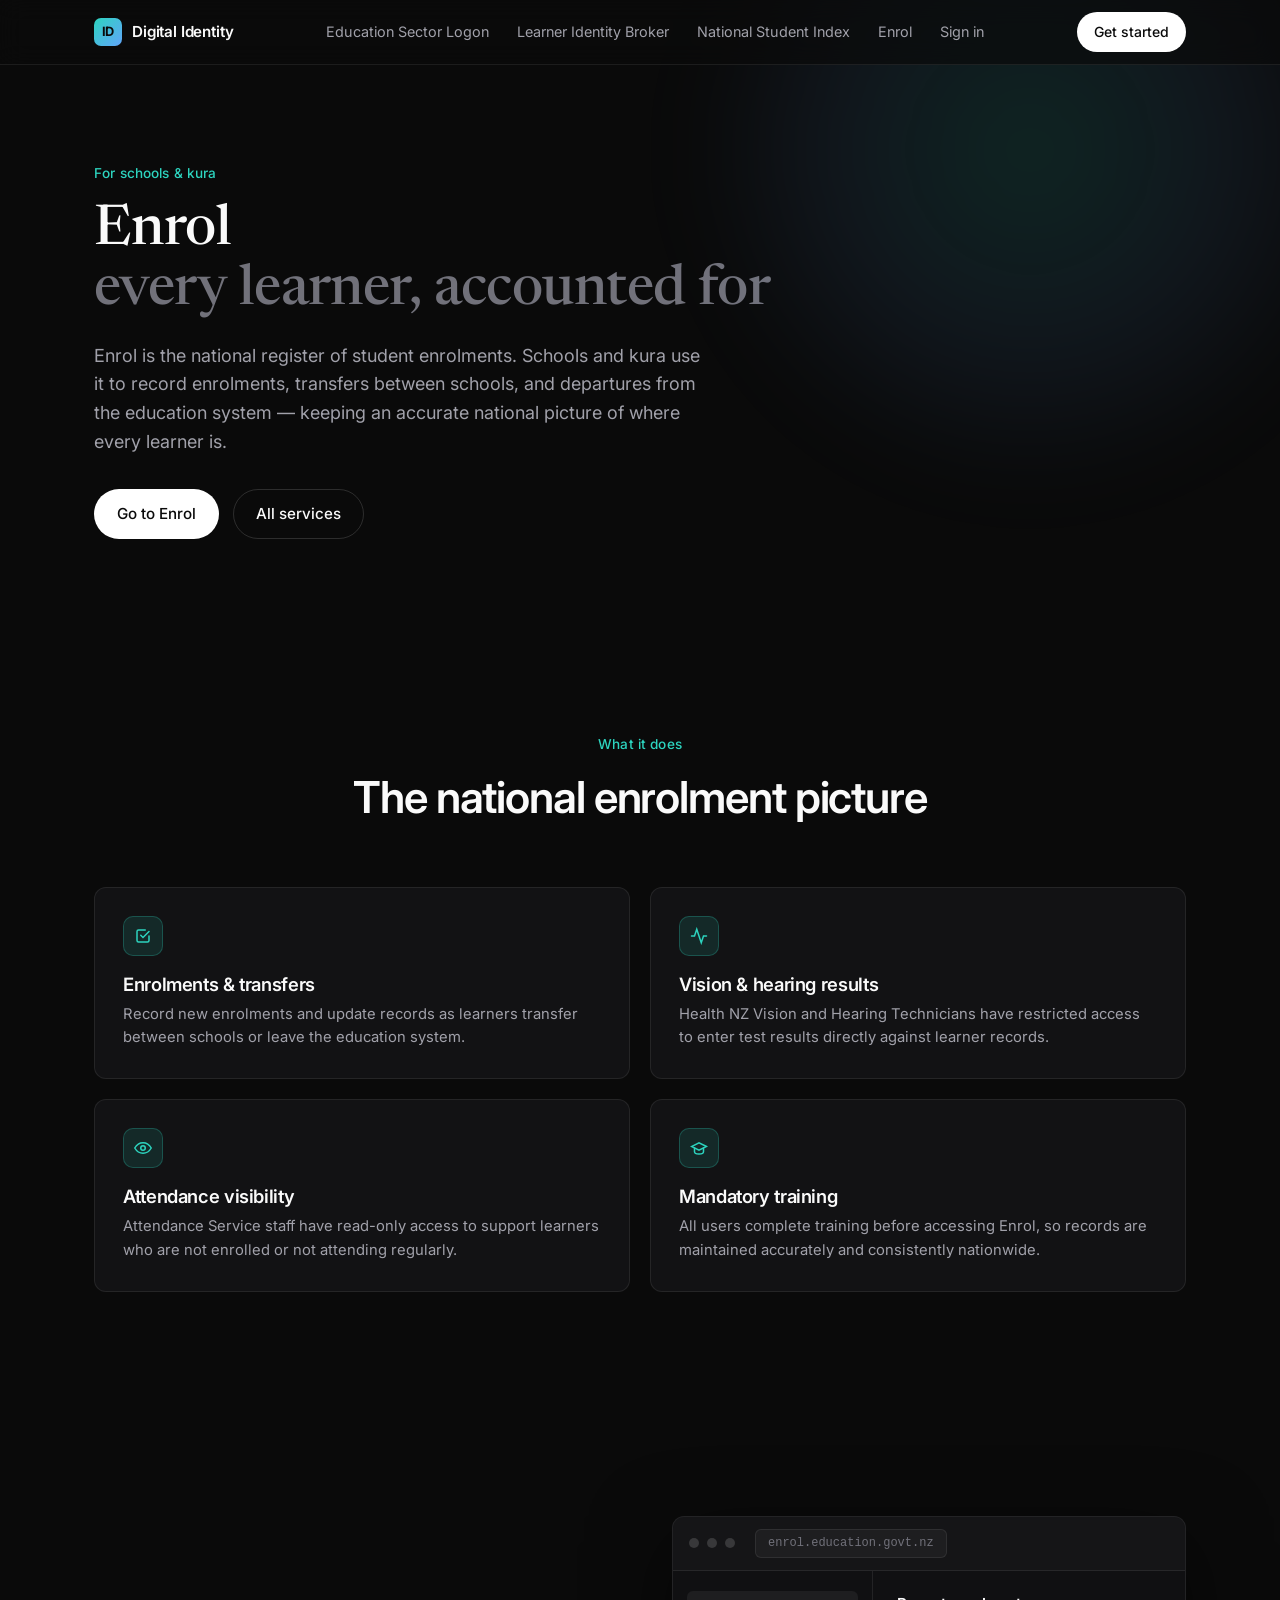
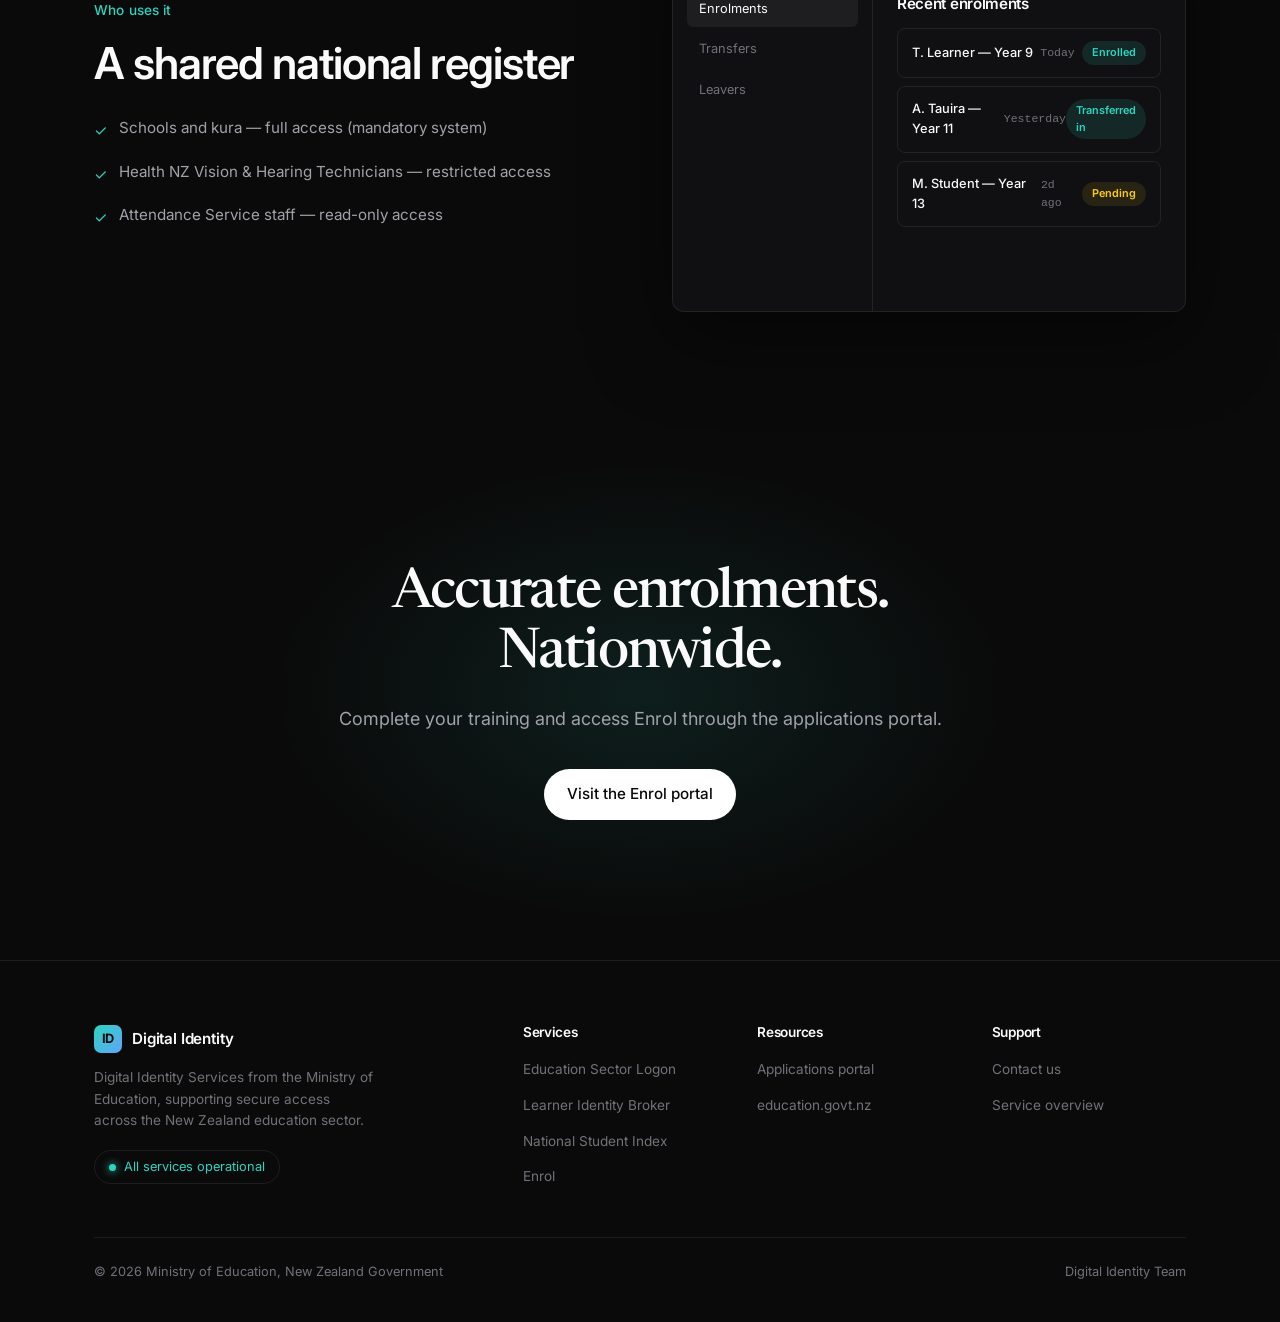
==== wwwroot/enrol.html @ 4b8c43aa "Initial commit: Digital Identity site + GitHub Actions Azure deploy Adds the ASP.NET Core-hosted sta" ====
<!DOCTYPE html>
<html lang="en-NZ">
<head>
  <meta charset="UTF-8">
  <meta name="viewport" content="width=device-width, initial-scale=1.0">
  <title>Enrol — Digital Identity Services</title>
  <meta name="description" content="Enrol is the national register of student enrolments, maintained by New Zealand schools and kura to record enrolments, transfers and departures.">
  <link rel="preconnect" href="https://fonts.googleapis.com">
  <link rel="preconnect" href="https://fonts.gstatic.com" crossorigin>
  <link href="https://fonts.googleapis.com/css2?family=Inter:wght@400;500;600;700&family=Newsreader:opsz,wght@6..72,400;6..72,500;6..72,600&display=swap" rel="stylesheet">
  <link rel="stylesheet" href="assets/css/style.css">
</head>
<body>

  <header class="nav">
    <div class="container nav-inner">
      <a href="index.html" class="nav-logo" aria-label="Digital Identity Services home">
        <span class="logo-mark" aria-hidden="true">ID</span>
        Digital Identity
      </a>
      <nav aria-label="Main navigation">
        <ul class="nav-links" id="nav-links">
          <li><a href="esl.html">Education Sector Logon</a></li>
          <li><a href="learner-identity-broker.html">Learner Identity Broker</a></li>
          <li><a href="nsi.html">National Student Index</a></li>
          <li><a href="enrol.html">Enrol</a></li>
          <li><a href="/account/signin" id="nav-auth-link">Sign in</a></li>
        </ul>
      </nav>
      <div class="nav-actions">
        <a href="https://applications.education.govt.nz/enrol" class="btn btn-primary btn-sm" rel="noopener">Get started</a>
        <button class="nav-toggle" aria-expanded="false" aria-controls="nav-links" aria-label="Toggle navigation">☰</button>
      </div>
    </div>
  </header>

  <main>
    <section class="page-hero">
      <div class="hero-glow" aria-hidden="true"></div>
      <div class="container">
        <span class="eyebrow">For schools &amp; kura</span>
        <h1 class="h-hero h-serif">Enrol<br><span class="dim-word">every learner, accounted for</span></h1>
        <p class="lede">Enrol is the national register of student enrolments. Schools and kura use it to record enrolments, transfers between schools, and departures from the education system — keeping an accurate national picture of where every learner is.</p>
        <div class="hero-ctas" style="margin-top:32px;">
          <a href="https://applications.education.govt.nz/enrol" class="btn btn-primary" rel="noopener">Go to Enrol</a>
          <a href="index.html#services" class="btn btn-secondary">All services</a>
        </div>
      </div>
    </section>

    <section class="section">
      <div class="container">
        <div class="section-head reveal">
          <span class="eyebrow">What it does</span>
          <h2 class="h-section">The national enrolment picture</h2>
        </div>
        <div class="card-grid">
          <div class="card reveal">
            <div class="card-icon" aria-hidden="true"><svg width="18" height="18" viewBox="0 0 24 24" fill="none" stroke="currentColor" stroke-width="2" stroke-linecap="round"><path d="M9 11l3 3 8-8"/><path d="M20 12v6a2 2 0 0 1-2 2H6a2 2 0 0 1-2-2V6a2 2 0 0 1 2-2h9"/></svg></div>
            <h3>Enrolments &amp; transfers</h3>
            <p>Record new enrolments and update records as learners transfer between schools or leave the education system.</p>
          </div>
          <div class="card reveal reveal-delay-1">
            <div class="card-icon" aria-hidden="true"><svg width="18" height="18" viewBox="0 0 24 24" fill="none" stroke="currentColor" stroke-width="2" stroke-linecap="round"><path d="M22 12h-4l-3 9L9 3l-3 9H2"/></svg></div>
            <h3>Vision &amp; hearing results</h3>
            <p>Health NZ Vision and Hearing Technicians have restricted access to enter test results directly against learner records.</p>
          </div>
          <div class="card reveal">
            <div class="card-icon" aria-hidden="true"><svg width="18" height="18" viewBox="0 0 24 24" fill="none" stroke="currentColor" stroke-width="2" stroke-linecap="round"><path d="M1 12s4-7 11-7 11 7 11 7-4 7-11 7-11-7-11-7z"/><circle cx="12" cy="12" r="3"/></svg></div>
            <h3>Attendance visibility</h3>
            <p>Attendance Service staff have read-only access to support learners who are not enrolled or not attending regularly.</p>
          </div>
          <div class="card reveal reveal-delay-1">
            <div class="card-icon" aria-hidden="true"><svg width="18" height="18" viewBox="0 0 24 24" fill="none" stroke="currentColor" stroke-width="2" stroke-linecap="round"><path d="M22 10L12 5 2 10l10 5 10-5z"/><path d="M6 12v5c0 1.7 2.7 3 6 3s6-1.3 6-3v-5"/></svg></div>
            <h3>Mandatory training</h3>
            <p>All users complete training before accessing Enrol, so records are maintained accurately and consistently nationwide.</p>
          </div>
        </div>
      </div>
    </section>

    <section class="section">
      <div class="container split">
        <div class="reveal">
          <span class="eyebrow">Who uses it</span>
          <h2 class="h-section">A shared national register</h2>
          <ul class="split-list">
            <li><span class="check">✓</span> Schools and kura — full access (mandatory system)</li>
            <li><span class="check">✓</span> Health NZ Vision &amp; Hearing Technicians — restricted access</li>
            <li><span class="check">✓</span> Attendance Service staff — read-only access</li>
          </ul>
        </div>
        <div class="mock-window reveal reveal-delay-1">
          <div class="mock-titlebar">
            <span class="mock-dot"></span><span class="mock-dot"></span><span class="mock-dot"></span>
            <span class="mock-url">enrol.education.govt.nz</span>
          </div>
          <div class="dash-mock" aria-hidden="true">
            <div class="dash-side">
              <div class="dash-side-item active">Enrolments</div>
              <div class="dash-side-item">Transfers</div>
              <div class="dash-side-item">Leavers</div>
            </div>
            <div class="dash-main">
              <h4>Recent enrolments</h4>
              <div class="dash-row"><span class="who">T. Learner — Year 9</span><span class="meta">Today</span><span class="dash-pill pill-ok">Enrolled</span></div>
              <div class="dash-row"><span class="who">A. Tauira — Year 11</span><span class="meta">Yesterday</span><span class="dash-pill pill-ok">Transferred in</span></div>
              <div class="dash-row"><span class="who">M. Student — Year 13</span><span class="meta">2d ago</span><span class="dash-pill pill-pending">Pending</span></div>
            </div>
          </div>
        </div>
      </div>
    </section>

    <section class="cta-section">
      <div class="cta-glow" aria-hidden="true"></div>
      <div class="container reveal">
        <h2 class="h-serif">Accurate enrolments.<br>Nationwide.</h2>
        <p class="lede">Complete your training and access Enrol through the applications portal.</p>
        <a href="https://applications.education.govt.nz/enrol" class="btn btn-primary" rel="noopener">Visit the Enrol portal</a>
      </div>
    </section>
  </main>

  <footer class="footer">
    <div class="container">
      <div class="footer-grid">
        <div class="footer-brand">
          <a href="index.html" class="nav-logo">
            <span class="logo-mark" aria-hidden="true">ID</span>
            Digital Identity
          </a>
          <p>Digital Identity Services from the Ministry of Education, supporting secure access across the New Zealand education sector.</p>
          <span class="footer-status"><span class="status-dot" aria-hidden="true"></span>All services operational</span>
        </div>
        <div>
          <h4>Services</h4>
          <ul>
            <li><a href="esl.html">Education Sector Logon</a></li>
            <li><a href="learner-identity-broker.html">Learner Identity Broker</a></li>
            <li><a href="nsi.html">National Student Index</a></li>
            <li><a href="enrol.html">Enrol</a></li>
          </ul>
        </div>
        <div>
          <h4>Resources</h4>
          <ul>
            <li><a href="https://applications.education.govt.nz" rel="noopener">Applications portal</a></li>
            <li><a href="https://www.education.govt.nz" rel="noopener">education.govt.nz</a></li>
          </ul>
        </div>
        <div>
          <h4>Support</h4>
          <ul>
            <li><a href="index.html#get-started">Contact us</a></li>
            <li><a href="index.html#services">Service overview</a></li>
          </ul>
        </div>
      </div>
      <div class="footer-bottom">
        <span>© 2026 Ministry of Education, New Zealand Government</span>
        <span>Digital Identity Team</span>
      </div>
    </div>
  </footer>

  <script src="assets/js/main.js"></script>
</body>
</html>
---- wwwroot/assets/css/style.css ----
/* ============================================================
   Digital Identity Services — Ministry of Education
   Design tokens & global styles (dark theme, resend.com-inspired)
   ============================================================ */

:root {
  /* Color tokens */
  --bg: #0a0a0a;
  --bg-elevated: #101012;
  --bg-card: #121214;
  --border: rgba(255, 255, 255, 0.08);
  --border-strong: rgba(255, 255, 255, 0.14);
  --text-primary: #fafafa;
  --text-secondary: #a1a1aa;
  --text-muted: #71717a;
  --accent: #2dd4bf;            /* teal accent */
  --accent-soft: rgba(45, 212, 191, 0.12);
  --accent-glow: rgba(45, 212, 191, 0.25);
  --blue: #60a5fa;

  /* Layout tokens */
  --max-width: 1140px;
  --radius: 12px;
  --radius-sm: 8px;
  --section-pad: 112px;

  /* Type */
  --font: "Inter", -apple-system, BlinkMacSystemFont, "Segoe UI", Roboto, sans-serif;
  --font-display: "Newsreader", Georgia, "Times New Roman", serif;
  --mono: "SF Mono", ui-monospace, "Cascadia Code", Consolas, monospace;
}

* { margin: 0; padding: 0; box-sizing: border-box; }

html { scroll-behavior: smooth; }

body {
  font-family: var(--font);
  background: var(--bg);
  color: var(--text-secondary);
  font-size: 16px;
  line-height: 1.6;
  -webkit-font-smoothing: antialiased;
  overflow-x: hidden;
}

::selection { background: var(--accent-glow); color: var(--text-primary); }

img { max-width: 100%; display: block; }

a { color: inherit; text-decoration: none; }

.container {
  max-width: var(--max-width);
  margin: 0 auto;
  padding: 0 24px;
}

/* ---------- Typography ---------- */
h1, h2, h3, h4 {
  color: var(--text-primary);
  font-weight: 600;
  letter-spacing: -0.02em;
  line-height: 1.15;
}

.h-hero {
  font-size: clamp(2.6rem, 6vw, 4.5rem);
  letter-spacing: -0.03em;
  line-height: 1.05;
}

/* Serif display headline (hero + closing CTA, per reference) */
.h-serif {
  font-family: var(--font-display);
  font-weight: 500;
  letter-spacing: -0.01em;
  line-height: 1.08;
}

/* Announcement pill above hero headline */
.hero-pill {
  display: inline-flex;
  align-items: center;
  gap: 8px;
  font-size: 0.8rem;
  color: var(--text-secondary);
  border: 1px solid var(--border-strong);
  border-radius: 999px;
  padding: 5px 14px;
  margin-bottom: 24px;
  background: rgba(255,255,255,0.03);
}
.hero-pill .pill-dot {
  width: 6px; height: 6px;
  border-radius: 50%;
  background: var(--accent);
}

/* Plain text link CTA */
.link-plain {
  display: inline-flex;
  align-items: center;
  gap: 6px;
  padding: 12px 10px;
  font-size: 0.95rem;
  font-weight: 500;
  color: var(--text-secondary);
  transition: color 0.15s;
}
.link-plain:hover { color: var(--text-primary); }

.h-section {
  font-size: clamp(1.9rem, 4vw, 2.75rem);
  letter-spacing: -0.025em;
}

.eyebrow {
  display: inline-block;
  font-size: 0.85rem;
  font-weight: 500;
  color: var(--accent);
  margin-bottom: 16px;
  letter-spacing: 0.01em;
}

.lede {
  font-size: 1.125rem;
  color: var(--text-secondary);
  max-width: 620px;
}

.accent-word { color: var(--accent); }
.dim-word { color: var(--text-muted); }

/* ---------- Buttons ---------- */
.btn {
  display: inline-flex;
  align-items: center;
  gap: 8px;
  padding: 12px 22px;
  border-radius: 999px;
  font-size: 0.95rem;
  font-weight: 500;
  cursor: pointer;
  border: 1px solid transparent;
  transition: all 0.2s ease;
  white-space: nowrap;
}

.btn-primary {
  background: #fff;
  color: #0a0a0a;
}
.btn-primary:hover { background: #d4d4d8; }

.btn-secondary {
  background: transparent;
  color: var(--text-primary);
  border-color: var(--border-strong);
}
.btn-secondary:hover { border-color: rgba(255,255,255,0.3); background: rgba(255,255,255,0.04); }

.btn-sm { padding: 8px 16px; font-size: 0.875rem; }

/* ---------- Nav ---------- */
.nav {
  position: fixed;
  top: 0; left: 0; right: 0;
  z-index: 100;
  backdrop-filter: blur(12px);
  background: rgba(10, 10, 10, 0.7);
  border-bottom: 1px solid var(--border);
}

.nav-inner {
  display: flex;
  align-items: center;
  justify-content: space-between;
  height: 64px;
}

.nav-logo {
  display: flex;
  align-items: center;
  gap: 10px;
  color: var(--text-primary);
  font-weight: 600;
  font-size: 0.95rem;
  letter-spacing: -0.01em;
}

.nav-logo .logo-mark {
  width: 28px; height: 28px;
  border-radius: 7px;
  background: linear-gradient(135deg, var(--accent), var(--blue));
  display: grid;
  place-items: center;
  color: #0a0a0a;
  font-size: 0.8rem;
  font-weight: 700;
}

.nav-links {
  display: flex;
  align-items: center;
  gap: 28px;
  list-style: none;
}

.nav-links a {
  font-size: 0.9rem;
  color: var(--text-secondary);
  transition: color 0.15s;
}
.nav-links a:hover { color: var(--text-primary); }

.nav-actions { display: flex; align-items: center; gap: 12px; }

.nav-toggle {
  display: none;
  background: none;
  border: none;
  color: var(--text-primary);
  font-size: 1.4rem;
  cursor: pointer;
  padding: 4px 8px;
}

/* ---------- Hero ---------- */
.hero {
  position: relative;
  padding: 180px 0 120px;
  overflow: hidden;
}

.hero-glow {
  position: absolute;
  top: -200px;
  right: -100px;
  width: 700px;
  height: 700px;
  background: radial-gradient(circle, rgba(45,212,191,0.14) 0%, rgba(96,165,250,0.08) 40%, transparent 70%);
  filter: blur(40px);
  pointer-events: none;
}

.hero-glow-2 {
  position: absolute;
  bottom: -300px;
  left: -200px;
  width: 600px;
  height: 600px;
  background: radial-gradient(circle, rgba(96,165,250,0.08) 0%, transparent 70%);
  filter: blur(40px);
  pointer-events: none;
}

.hero-inner {
  position: relative;
  display: grid;
  grid-template-columns: 1.2fr 0.8fr;
  gap: 48px;
  align-items: center;
}

.hero-copy .lede { margin: 24px 0 36px; }

.hero-ctas { display: flex; gap: 14px; flex-wrap: wrap; }

/* Abstract hero visual — layered rings */
.hero-visual {
  position: relative;
  height: 380px;
  display: grid;
  place-items: center;
}

.orb {
  position: absolute;
  border-radius: 50%;
  border: 1px solid var(--border-strong);
}
.orb-1 { width: 320px; height: 320px; animation: spin 40s linear infinite; border-style: dashed; opacity: 0.5; }
.orb-2 { width: 230px; height: 230px; border-color: rgba(45,212,191,0.3); animation: spin 30s linear infinite reverse; }
.orb-3 {
  width: 140px; height: 140px;
  background: radial-gradient(circle at 30% 30%, rgba(45,212,191,0.35), rgba(96,165,250,0.15) 60%, transparent);
  border: 1px solid rgba(45,212,191,0.4);
  box-shadow: 0 0 80px rgba(45,212,191,0.25);
}

.orb-node {
  position: absolute;
  width: 40px; height: 40px;
  border-radius: 10px;
  background: var(--bg-card);
  border: 1px solid var(--border-strong);
  display: grid;
  place-items: center;
  font-size: 0.65rem;
  font-weight: 600;
  color: var(--text-secondary);
  box-shadow: 0 8px 24px rgba(0,0,0,0.5);
}
.node-1 { top: 12%; left: 18%; }
.node-2 { top: 8%; right: 14%; }
.node-3 { bottom: 14%; left: 10%; }
.node-4 { bottom: 8%; right: 20%; }

@keyframes spin { to { transform: rotate(360deg); } }

/* ---------- Trust strip ---------- */
.trust-strip { padding: 48px 0 72px; }

.trust-label {
  text-align: center;
  font-size: 0.85rem;
  color: var(--text-muted);
  margin: 0 auto 32px;
  max-width: 360px;
  line-height: 1.5;
}

.trust-logos {
  display: grid;
  grid-template-columns: repeat(6, auto);
  justify-content: center;
  align-items: center;
  gap: 28px 56px;
}

.trust-logos span {
  color: var(--text-muted);
  font-weight: 600;
  font-size: 0.95rem;
  letter-spacing: 0.02em;
  opacity: 0.7;
  text-align: center;
}

/* ---------- Sections ---------- */
.section {
  padding: var(--section-pad) 0;
  position: relative;
}

.section-head {
  text-align: center;
  max-width: 680px;
  margin: 0 auto 64px;
}

.section-head .lede { margin: 20px auto 0; }

.section-head-left { text-align: left; margin: 0 0 56px; max-width: 640px; }
.section-head-left .lede { margin: 20px 0 0; }

/* 3D-style app icon above centered section headings */
.section-icon {
  width: 64px; height: 64px;
  margin: 0 auto 28px;
  border-radius: 16px;
  background:
    radial-gradient(circle at 30% 25%, rgba(255,255,255,0.14), transparent 55%),
    linear-gradient(145deg, #232326, #101012);
  border: 1px solid var(--border-strong);
  box-shadow: 0 12px 32px rgba(0,0,0,0.6), inset 0 1px 0 rgba(255,255,255,0.12);
  display: grid;
  place-items: center;
  color: var(--accent);
}

/* Circular icon row (sector coverage) */
.icon-row {
  display: flex;
  justify-content: center;
  flex-wrap: wrap;
  gap: 28px;
  margin: 48px 0 56px;
}

.icon-item {
  display: flex;
  flex-direction: column;
  align-items: center;
  gap: 10px;
  width: 76px;
}

.icon-item .icon-circle {
  width: 48px; height: 48px;
  border-radius: 50%;
  border: 1px solid var(--border-strong);
  background: var(--bg-card);
  display: grid;
  place-items: center;
  color: var(--text-secondary);
  transition: border-color 0.2s, color 0.2s;
}
.icon-item:hover .icon-circle { border-color: var(--accent); color: var(--accent); }

.icon-item span {
  font-size: 0.7rem;
  color: var(--text-muted);
  text-align: center;
  line-height: 1.3;
}

/* ---------- Mock window (browser frame) ---------- */
.mock-window {
  background: var(--bg-elevated);
  border: 1px solid var(--border);
  border-radius: var(--radius);
  overflow: hidden;
  box-shadow: 0 24px 80px rgba(0,0,0,0.5);
}

.mock-titlebar {
  display: flex;
  align-items: center;
  gap: 8px;
  padding: 12px 16px;
  border-bottom: 1px solid var(--border);
  background: rgba(255,255,255,0.02);
}

.mock-dot { width: 10px; height: 10px; border-radius: 50%; background: rgba(255,255,255,0.15); }

.mock-url {
  margin-left: 12px;
  font-size: 0.75rem;
  color: var(--text-muted);
  background: rgba(255,255,255,0.04);
  border: 1px solid var(--border);
  border-radius: 6px;
  padding: 4px 12px;
  font-family: var(--mono);
}

.mock-body { padding: 32px; }

/* Sign-in mock */
.signin-mock {
  max-width: 380px;
  margin: 0 auto;
  background: var(--bg-card);
  border: 1px solid var(--border);
  border-radius: var(--radius);
  padding: 32px;
  text-align: center;
}

.signin-mock .logo-mark {
  width: 40px; height: 40px;
  margin: 0 auto 16px;
  border-radius: 10px;
  background: linear-gradient(135deg, var(--accent), var(--blue));
  display: grid;
  place-items: center;
  color: #0a0a0a;
  font-weight: 700;
}

.signin-mock h4 { font-size: 1.05rem; margin-bottom: 4px; }
.signin-mock p { font-size: 0.8rem; color: var(--text-muted); margin-bottom: 20px; }

.signin-field {
  background: rgba(255,255,255,0.04);
  border: 1px solid var(--border);
  border-radius: var(--radius-sm);
  padding: 10px 14px;
  font-size: 0.85rem;
  color: var(--text-muted);
  text-align: left;
  margin-bottom: 10px;
}

.signin-btn {
  background: var(--accent);
  color: #0a0a0a;
  border-radius: var(--radius-sm);
  padding: 10px;
  font-size: 0.85rem;
  font-weight: 600;
  margin-top: 6px;
}

.signin-services {
  display: flex;
  justify-content: center;
  gap: 8px;
  margin-top: 20px;
  padding-top: 20px;
  border-top: 1px solid var(--border);
}

.signin-services span {
  font-size: 0.65rem;
  color: var(--text-muted);
  border: 1px solid var(--border);
  border-radius: 999px;
  padding: 4px 10px;
}

/* ---------- Cards ---------- */
.card-grid {
  display: grid;
  grid-template-columns: repeat(2, 1fr);
  gap: 20px;
}

.card-grid-3 { grid-template-columns: repeat(3, 1fr); }

.card {
  background: var(--bg-card);
  border: 1px solid var(--border);
  border-radius: var(--radius);
  padding: 28px;
  transition: border-color 0.2s ease, transform 0.2s ease;
}

.card:hover { border-color: var(--border-strong); transform: translateY(-2px); }

.card-icon {
  width: 40px; height: 40px;
  border-radius: 10px;
  background: var(--accent-soft);
  border: 1px solid rgba(45,212,191,0.25);
  display: grid;
  place-items: center;
  margin-bottom: 18px;
  color: var(--accent);
}

.card h3 { font-size: 1.15rem; margin-bottom: 8px; }
.card p { font-size: 0.925rem; color: var(--text-secondary); }

.card .card-link {
  display: inline-flex;
  align-items: center;
  gap: 6px;
  margin-top: 16px;
  font-size: 0.875rem;
  color: var(--accent);
  font-weight: 500;
}
.card .card-link:hover { gap: 10px; }
.card .card-link { transition: gap 0.2s ease; }

.card-tag {
  display: inline-block;
  font-size: 0.7rem;
  font-weight: 600;
  letter-spacing: 0.04em;
  text-transform: uppercase;
  color: var(--text-muted);
  border: 1px solid var(--border);
  border-radius: 999px;
  padding: 3px 10px;
  margin-bottom: 14px;
}

/* Feature (small) cards */
.feature-card { padding: 24px; }
.feature-card h3 { font-size: 1rem; }
.feature-card p { font-size: 0.875rem; }
.feature-card .card-icon { width: 34px; height: 34px; margin-bottom: 14px; }

/* Borderless feature items (per reference's 9-feature grid) */
.feature-plain {
  background: none;
  border: none;
  border-radius: 0;
  padding: 0;
}
.feature-plain:hover { transform: none; border: none; }
.feature-plain .card-icon {
  width: auto; height: auto;
  background: none;
  border: none;
  margin-bottom: 12px;
  justify-content: start;
  color: var(--text-primary);
}
.feature-plain h3 { font-size: 0.95rem; }
.feature-plain p { font-size: 0.875rem; color: var(--text-muted); }

/* Mock UI visual header inside service cards */
.card-visual {
  border: 1px solid var(--border);
  border-radius: var(--radius-sm);
  background: var(--bg-elevated);
  padding: 14px;
  margin-bottom: 22px;
  display: flex;
  flex-direction: column;
  gap: 8px;
  min-height: 96px;
  justify-content: center;
}

.cv-row {
  display: flex;
  align-items: center;
  gap: 10px;
}

.cv-chip {
  font-size: 0.62rem;
  font-weight: 600;
  font-family: var(--mono);
  padding: 3px 8px;
  border-radius: 5px;
  white-space: nowrap;
}
.cv-chip-accent { background: rgba(45,212,191,0.14); color: var(--accent); }
.cv-chip-blue { background: rgba(96,165,250,0.14); color: var(--blue); }
.cv-chip-purple { background: rgba(167,139,250,0.14); color: #a78bfa; }
.cv-chip-amber { background: rgba(251,191,36,0.12); color: #fbbf24; }

.cv-bar {
  height: 8px;
  border-radius: 4px;
  background: rgba(255,255,255,0.07);
  flex: 1;
}
.cv-bar-short { flex: 0 0 42%; }

/* ---------- Stats band ---------- */
.stats-band {
  border-top: 1px solid var(--border);
  border-bottom: 1px solid var(--border);
  padding: 64px 0;
}

.stats-grid {
  display: grid;
  grid-template-columns: repeat(4, 1fr);
  gap: 24px;
  text-align: center;
}

.stat-value {
  font-size: clamp(1.8rem, 3.5vw, 2.6rem);
  font-weight: 600;
  color: var(--text-primary);
  letter-spacing: -0.02em;
}

.stat-label { font-size: 0.875rem; color: var(--text-muted); margin-top: 6px; }

/* ---------- Quote ---------- */
.quote-section { text-align: center; max-width: 720px; margin: 0 auto; }

.quote-icon {
  width: 44px; height: 44px;
  margin: 0 auto 32px;
  border-radius: 50%;
  border: 1px solid var(--border-strong);
  background: var(--bg-card);
  display: grid;
  place-items: center;
  color: var(--text-primary);
  box-shadow: 0 8px 24px rgba(0,0,0,0.5);
}

.quote-text {
  font-size: clamp(1.2rem, 2.4vw, 1.45rem);
  color: var(--text-primary);
  font-weight: 600;
  letter-spacing: -0.015em;
  line-height: 1.45;
  margin: 0 0 28px;
}

.quote-attr {
  display: flex;
  align-items: center;
  justify-content: center;
  gap: 12px;
}

.quote-avatar {
  width: 36px; height: 36px;
  border-radius: 50%;
  background: linear-gradient(135deg, var(--accent), var(--blue));
  display: grid;
  place-items: center;
  color: #0a0a0a;
  font-size: 0.75rem;
  font-weight: 700;
}

.quote-attr .quote-name { font-size: 0.875rem; color: var(--text-primary); font-weight: 500; text-align: left; }
.quote-attr .quote-role { font-size: 0.78rem; color: var(--text-muted); display: block; font-weight: 400; }

/* Tab pills above dashboard mock */
.tab-row {
  display: grid;
  grid-template-columns: repeat(3, 1fr);
  gap: 16px;
  margin-bottom: 20px;
}

.tab-pill {
  display: flex;
  align-items: center;
  gap: 10px;
  border: 1px solid var(--border);
  border-radius: var(--radius-sm);
  background: var(--bg-card);
  padding: 14px 18px;
  font-size: 0.875rem;
  font-weight: 500;
  color: var(--text-secondary);
}
.tab-pill.active { border-color: var(--border-strong); color: var(--text-primary); }
.tab-pill .tab-icon { color: var(--accent); display: grid; place-items: center; }

/* ---------- Dashboard mock ---------- */
.dash-mock { display: grid; grid-template-columns: 200px 1fr; min-height: 340px; }

.dash-side {
  border-right: 1px solid var(--border);
  padding: 20px 14px;
  display: flex;
  flex-direction: column;
  gap: 4px;
}

.dash-side-item {
  font-size: 0.8rem;
  color: var(--text-muted);
  padding: 8px 12px;
  border-radius: 6px;
}
.dash-side-item.active { background: rgba(255,255,255,0.06); color: var(--text-primary); }

.dash-main { padding: 24px; }

.dash-main h4 { font-size: 0.95rem; margin-bottom: 16px; }

.dash-row {
  display: flex;
  justify-content: space-between;
  align-items: center;
  padding: 12px 14px;
  border: 1px solid var(--border);
  border-radius: var(--radius-sm);
  margin-bottom: 8px;
  font-size: 0.8rem;
}

.dash-row .who { color: var(--text-primary); font-weight: 500; }
.dash-row .meta { color: var(--text-muted); font-family: var(--mono); font-size: 0.72rem; }

.dash-pill {
  font-size: 0.68rem;
  font-weight: 600;
  border-radius: 999px;
  padding: 3px 10px;
}
.pill-ok { background: rgba(45,212,191,0.12); color: var(--accent); }
.pill-pending { background: rgba(250,204,21,0.1); color: #facc15; }

/* ---------- Split section ---------- */
.split {
  display: grid;
  grid-template-columns: 1fr 1fr;
  gap: 64px;
  align-items: center;
}

.split-list { list-style: none; margin-top: 28px; display: flex; flex-direction: column; gap: 16px; }

.split-list li {
  display: flex;
  gap: 12px;
  font-size: 0.95rem;
  color: var(--text-secondary);
}

.split-list .check {
  color: var(--accent);
  flex-shrink: 0;
  margin-top: 3px;
}

/* ---------- CTA ---------- */
.cta-section {
  text-align: center;
  padding: 140px 0;
  position: relative;
  overflow: hidden;
}

.cta-glow {
  position: absolute;
  top: 50%; left: 50%;
  transform: translate(-50%, -50%);
  width: 800px; height: 500px;
  background: radial-gradient(ellipse, rgba(45,212,191,0.1) 0%, transparent 65%);
  pointer-events: none;
}

.cta-section h2 { font-size: clamp(2.2rem, 5vw, 3.5rem); letter-spacing: -0.03em; }

.cta-section .lede { margin: 20px auto 36px; }

/* ---------- Footer ---------- */
.footer {
  border-top: 1px solid var(--border);
  padding: 64px 0 40px;
}

.footer-grid {
  display: grid;
  grid-template-columns: 2fr 1fr 1fr 1fr;
  gap: 40px;
  margin-bottom: 48px;
}

.footer-brand p { font-size: 0.85rem; color: var(--text-muted); margin-top: 14px; max-width: 280px; }

.footer-status {
  display: inline-flex;
  align-items: center;
  gap: 8px;
  margin-top: 18px;
  font-size: 0.8rem;
  color: var(--accent);
  border: 1px solid var(--border);
  border-radius: 999px;
  padding: 6px 14px;
}
.footer-status .status-dot {
  width: 7px; height: 7px;
  border-radius: 50%;
  background: var(--accent);
  box-shadow: 0 0 8px var(--accent);
}

.footer h4 { font-size: 0.85rem; margin-bottom: 16px; }

.footer ul { list-style: none; display: flex; flex-direction: column; gap: 10px; }

.footer ul a { font-size: 0.85rem; color: var(--text-muted); transition: color 0.15s; }
.footer ul a:hover { color: var(--text-primary); }

.footer-bottom {
  border-top: 1px solid var(--border);
  padding-top: 24px;
  display: flex;
  justify-content: space-between;
  flex-wrap: wrap;
  gap: 12px;
  font-size: 0.8rem;
  color: var(--text-muted);
}

/* ---------- Scroll reveal ---------- */
.reveal {
  opacity: 0;
  transform: translateY(28px);
  transition: opacity 0.7s ease, transform 0.7s ease;
}

.reveal.visible { opacity: 1; transform: translateY(0); }

.reveal-delay-1 { transition-delay: 0.1s; }
.reveal-delay-2 { transition-delay: 0.2s; }
.reveal-delay-3 { transition-delay: 0.3s; }

@media (prefers-reduced-motion: reduce) {
  html { scroll-behavior: auto; }
  .reveal { opacity: 1; transform: none; transition: none; }
  .orb-1, .orb-2 { animation: none; }
  * { transition-duration: 0.01ms !important; animation-duration: 0.01ms !important; }
}

/* ---------- Sub-page hero ---------- */
.page-hero {
  padding: 160px 0 80px;
  position: relative;
  overflow: hidden;
}

.page-hero .h-hero { font-size: clamp(2.2rem, 5vw, 3.5rem); }
.page-hero .lede { margin-top: 20px; }

/* ---------- Responsive ---------- */
@media (max-width: 900px) {
  :root { --section-pad: 72px; }

  .hero { padding: 140px 0 80px; }
  .hero-inner { grid-template-columns: 1fr; }
  .hero-visual { height: 300px; order: -1; display: none; }

  .card-grid, .card-grid-3 { grid-template-columns: 1fr 1fr; }

  .split { grid-template-columns: 1fr; gap: 40px; }

  .stats-grid { grid-template-columns: repeat(2, 1fr); gap: 40px 16px; }

  .footer-grid { grid-template-columns: 1fr 1fr; }

  .dash-mock { grid-template-columns: 1fr; }
  .dash-side { flex-direction: row; border-right: none; border-bottom: 1px solid var(--border); overflow-x: auto; }

  .nav-links {
    display: none;
    position: absolute;
    top: 64px; left: 0; right: 0;
    flex-direction: column;
    align-items: flex-start;
    gap: 0;
    background: rgba(10,10,10,0.97);
    border-bottom: 1px solid var(--border);
    padding: 8px 24px 16px;
  }
  .nav-links.open { display: flex; }
  .nav-links li { width: 100%; }
  .nav-links a { display: block; padding: 12px 0; font-size: 1rem; }
  .nav-toggle { display: block; }
  .nav-actions .btn { display: none; }
}

@media (max-width: 560px) {
  .card-grid, .card-grid-3 { grid-template-columns: 1fr; }
  .footer-grid { grid-template-columns: 1fr; }
  .stats-grid { grid-template-columns: 1fr 1fr; }
  .mock-body { padding: 20px 14px; }
  .tab-row { grid-template-columns: 1fr; gap: 10px; }
}

@media (max-width: 900px) {
  .trust-logos { grid-template-columns: repeat(3, auto); gap: 24px 36px; }
}
@media (max-width: 560px) {
  .trust-logos { grid-template-columns: repeat(2, auto); }
}

/* ---------- Focus states (WCAG 2.2 AA) ---------- */
a:focus-visible,
button:focus-visible,
input:focus-visible,
select:focus-visible,
textarea:focus-visible,
[tabindex]:focus-visible {
  outline: 2px solid var(--accent);
  outline-offset: 3px;
  border-radius: 4px;
}

/* ---------- Breadcrumb ---------- */
.breadcrumb {
  display: flex;
  align-items: center;
  gap: 8px;
  font-size: 0.875rem;
  color: var(--text-muted);
  margin-bottom: 24px;
}
.breadcrumb a { color: var(--text-secondary); }
.breadcrumb a:hover { color: var(--text-primary); }
.breadcrumb .sep { color: var(--text-muted); }
.breadcrumb .current { color: var(--text-primary); }

/* ---------- Forms (ESL Form 120) ---------- */
.form-shell {
  max-width: 780px;
}

.form-intro-box {
  background: var(--bg-card);
  border: 1px solid var(--border);
  border-radius: var(--radius);
  padding: 24px 28px;
  margin-bottom: 48px;
}
.form-intro-box p { margin-bottom: 12px; }
.form-intro-box p:last-child { margin-bottom: 0; }
.form-intro-box ol,
.form-intro-box ul { margin: 8px 0 0 20px; color: var(--text-secondary); }
.form-intro-box li { margin-bottom: 4px; }

.form-note {
  font-size: 0.875rem;
  color: var(--text-muted);
  margin-bottom: 32px;
}

.form-part {
  border-top: 1px solid var(--border);
  padding-top: 40px;
  margin-top: 40px;
}
.form-part:first-of-type { border-top: none; padding-top: 0; margin-top: 0; }

.form-part h2 {
  font-size: 1.4rem;
  margin-bottom: 6px;
}
.form-part .form-part-note {
  font-size: 0.9rem;
  color: var(--text-muted);
  margin-bottom: 24px;
}

.form-grid {
  display: grid;
  grid-template-columns: 1fr 1fr;
  gap: 20px 24px;
}
.form-field.span-2,
.form-fieldset.span-2 { grid-column: 1 / -1; }

.form-field label,
.form-fieldset legend {
  display: block;
  font-size: 0.9rem;
  font-weight: 500;
  color: var(--text-primary);
  margin-bottom: 8px;
}
.form-fieldset { border: none; padding: 0; margin: 0; }
.form-fieldset + .form-fieldset { margin-top: 4px; }

.req { color: var(--accent); }

.form-help {
  display: block;
  font-size: 0.8rem;
  color: var(--text-muted);
  margin-top: 6px;
}

.form-field input[type="text"],
.form-field input[type="email"],
.form-field input[type="tel"],
.form-field input[type="date"],
.form-field input[type="number"],
.form-field select,
.form-field textarea {
  width: 100%;
  background: var(--bg-elevated);
  border: 1px solid var(--border-strong);
  border-radius: var(--radius-sm);
  padding: 11px 14px;
  font: inherit;
  font-size: 0.95rem;
  color: var(--text-primary);
  transition: border-color 0.15s ease;
}
.form-field input::placeholder,
.form-field textarea::placeholder { color: var(--text-muted); }
.form-field input:hover,
.form-field select:hover,
.form-field textarea:hover { border-color: rgba(255,255,255,0.22); }
.form-field input:focus,
.form-field select:focus,
.form-field textarea:focus { border-color: var(--accent); }

.form-field textarea { resize: vertical; min-height: 90px; }

/* Checkbox / radio option groups */
.option-list {
  display: flex;
  flex-direction: column;
  gap: 10px;
}
.option-label {
  display: flex;
  align-items: flex-start;
  gap: 10px;
  min-height: 44px;
  padding: 6px 0;
  cursor: pointer;
  color: var(--text-secondary);
}
.option-label input[type="checkbox"],
.option-label input[type="radio"] {
  width: 20px;
  height: 20px;
  flex-shrink: 0;
  margin-top: 2px;
  accent-color: var(--accent);
}
.option-label .option-title { color: var(--text-primary); font-weight: 500; }
.option-label .option-desc { display: block; font-size: 0.85rem; color: var(--text-muted); margin-top: 2px; }

.option-group-title {
  font-size: 0.85rem;
  font-weight: 600;
  color: var(--text-secondary);
  text-transform: uppercase;
  letter-spacing: 0.04em;
  margin: 20px 0 10px;
}
.option-group-title:first-of-type { margin-top: 0; }

.form-actions {
  display: flex;
  align-items: center;
  gap: 16px;
  flex-wrap: wrap;
  margin-top: 48px;
}

.btn:disabled { opacity: 0.5; cursor: not-allowed; }

/* Confirmation / summary panel */
.summary-panel {
  background: var(--bg-card);
  border: 1px solid var(--border-strong);
  border-radius: var(--radius);
  padding: 32px;
}
.summary-panel h2 { margin-bottom: 8px; }
.summary-panel > p { margin-bottom: 20px; }
.summary-text {
  white-space: pre-wrap;
  word-break: break-word;
  background: var(--bg-elevated);
  border: 1px solid var(--border);
  border-radius: var(--radius-sm);
  padding: 20px;
  font-family: var(--mono);
  font-size: 0.85rem;
  color: var(--text-secondary);
  max-height: 420px;
  overflow-y: auto;
}
.summary-actions {
  display: flex;
  align-items: center;
  gap: 16px;
  flex-wrap: wrap;
  margin-top: 24px;
}
.copy-status {
  font-size: 0.85rem;
  color: var(--accent);
}

@media (max-width: 900px) {
  .form-grid { grid-template-columns: 1fr; }
}
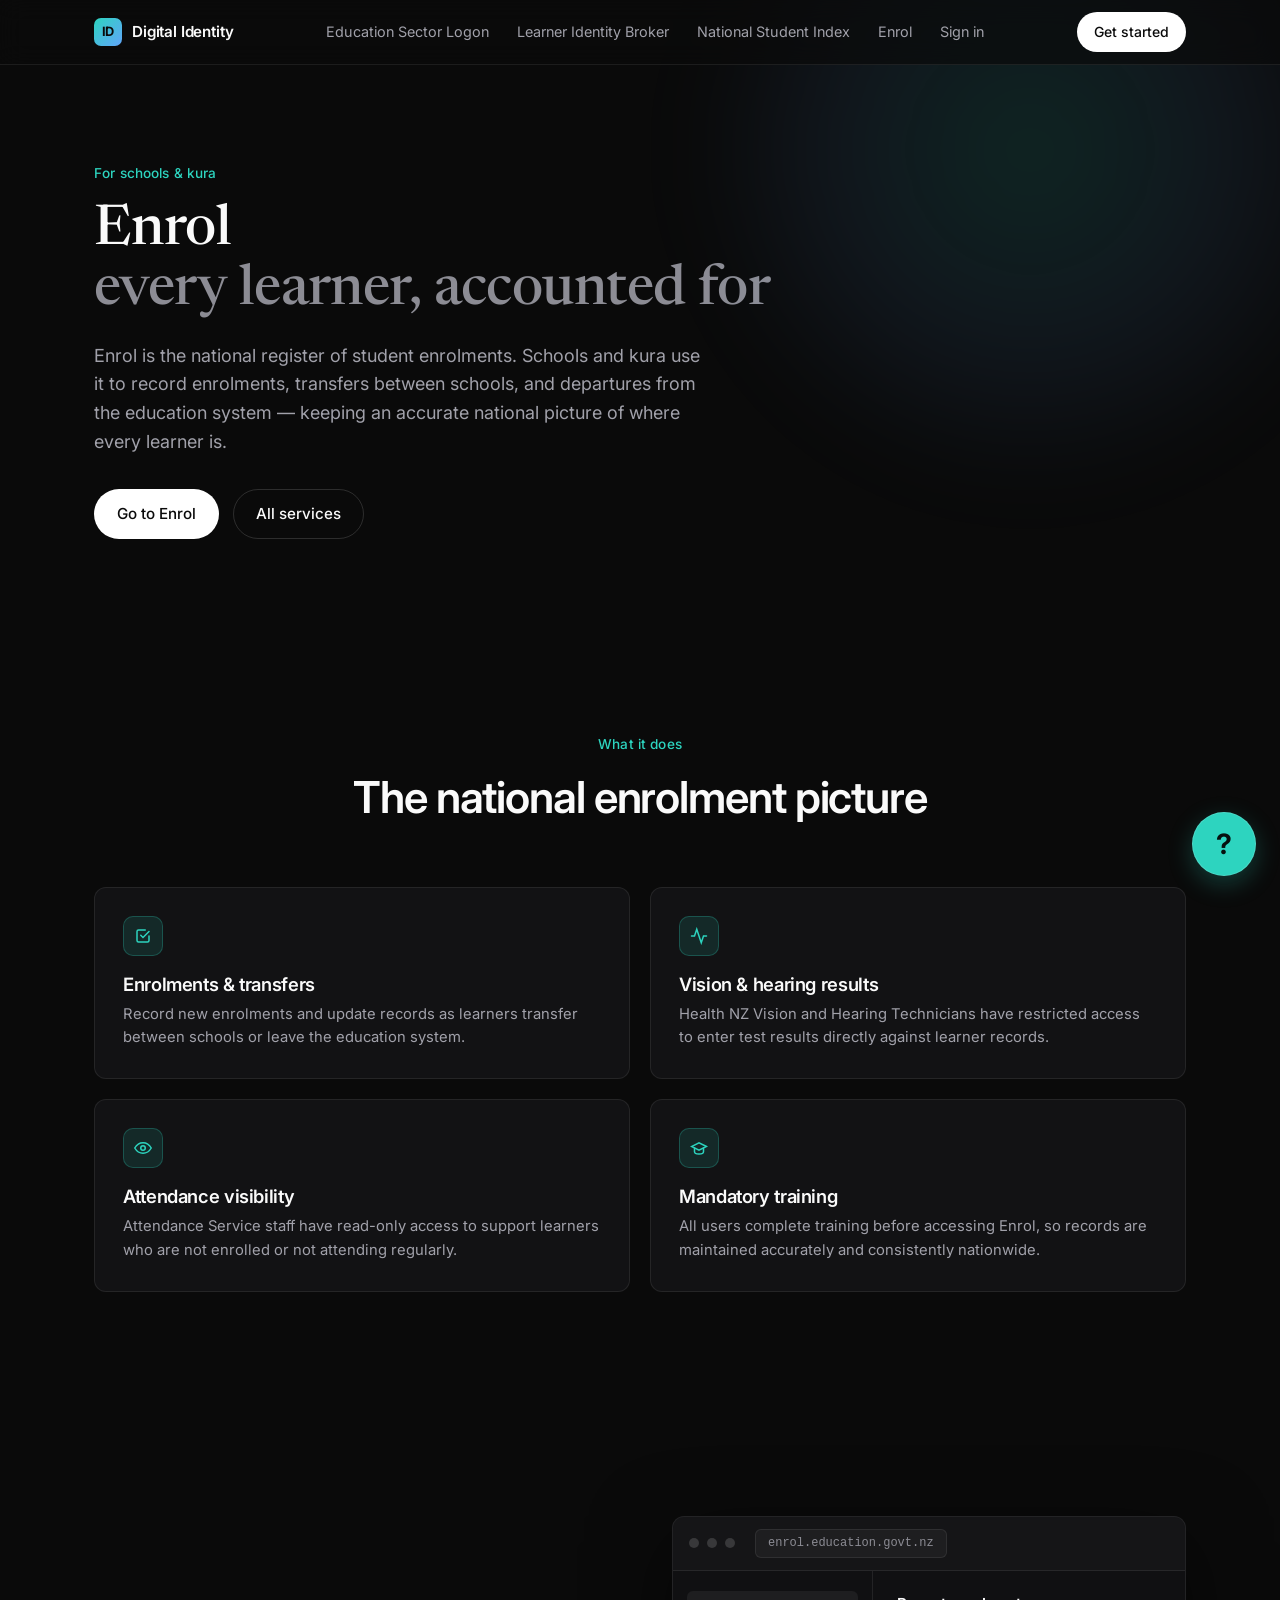
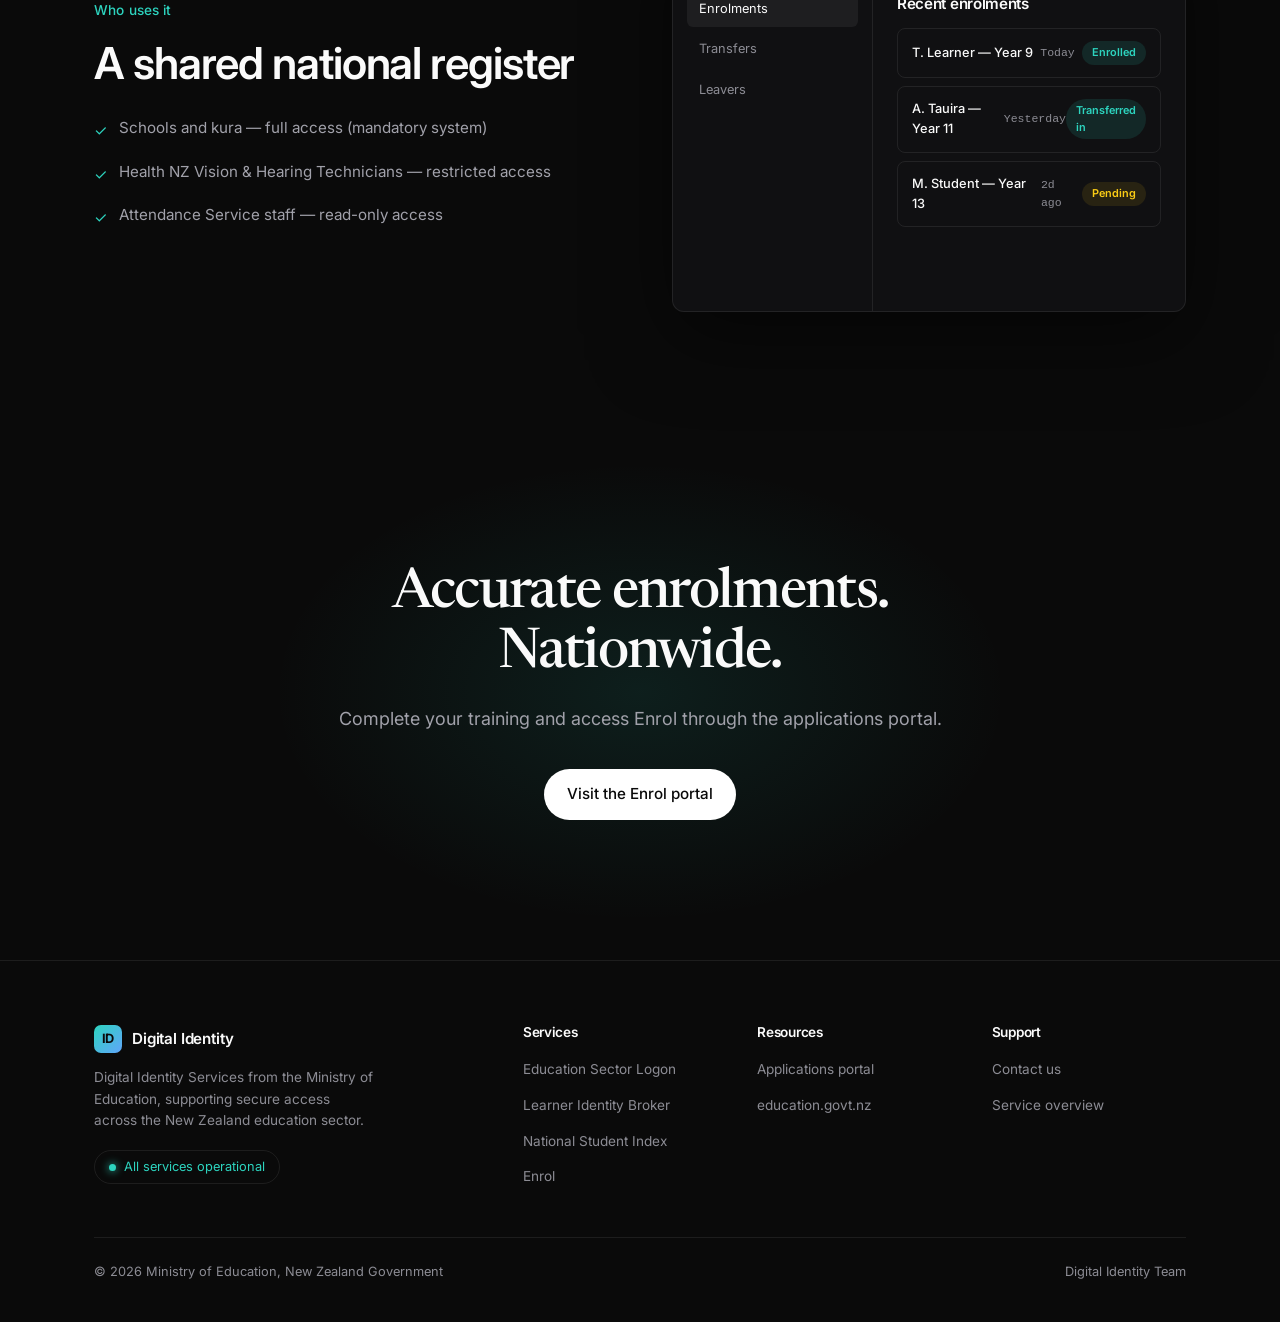
==== commit ad2fae30: "Add site-wide chat assistant widget backed by Claude API and blob docs Adds an animated help launche" ====
--- a/wwwroot/enrol.html
+++ b/wwwroot/enrol.html
@@ -9,6 +9,7 @@
   <link rel="preconnect" href="https://fonts.gstatic.com" crossorigin>
   <link href="https://fonts.googleapis.com/css2?family=Inter:wght@400;500;600;700&family=Newsreader:opsz,wght@6..72,400;6..72,500;6..72,600&display=swap" rel="stylesheet">
   <link rel="stylesheet" href="assets/css/style.css">
+  <link rel="stylesheet" href="assets/css/chatbot.css">
 </head>
 <body>
 
@@ -165,5 +166,6 @@
   </footer>
 
   <script src="assets/js/main.js"></script>
+  <script src="assets/js/chatbot.js"></script>
 </body>
 </html>
--- a/wwwroot/assets/css/style.css
+++ b/wwwroot/assets/css/style.css
@@ -12,7 +12,7 @@
   --border-strong: rgba(255, 255, 255, 0.14);
   --text-primary: #fafafa;
   --text-secondary: #a1a1aa;
-  --text-muted: #71717a;
+  --text-muted: #8c8c94;
   --accent: #2dd4bf;            /* teal accent */
   --accent-soft: rgba(45, 212, 191, 0.12);
   --accent-glow: rgba(45, 212, 191, 0.25);
--- a/wwwroot/assets/css/chatbot.css
+++ b/wwwroot/assets/css/chatbot.css
@@ -0,0 +1,214 @@
+/* Chat assistant widget */
+.chatbot-launcher {
+  position: fixed;
+  right: 24px;
+  bottom: 24px;
+  z-index: 1000;
+  width: 64px;
+  height: 64px;
+  border-radius: 50%;
+  border: 1px solid var(--border-strong);
+  background: var(--accent);
+  color: #06110f;
+  font-family: var(--font);
+  font-size: 28px;
+  font-weight: 700;
+  line-height: 1;
+  display: flex;
+  align-items: center;
+  justify-content: center;
+  cursor: pointer;
+  box-shadow: 0 8px 24px var(--accent-glow);
+  transition: transform 0.4s ease, box-shadow 0.4s ease;
+  animation: chatbot-pop 0.5s ease;
+}
+
+.chatbot-launcher:hover,
+.chatbot-launcher:focus-visible {
+  box-shadow: 0 10px 30px var(--accent-glow);
+}
+
+.chatbot-launcher:focus-visible {
+  outline: 2px solid var(--text-primary);
+  outline-offset: 3px;
+}
+
+.chatbot-launcher.chatbot-docked {
+  transform: scale(0.25);
+  transform-origin: bottom right;
+}
+
+.chatbot-launcher.chatbot-open {
+  display: none;
+}
+
+@keyframes chatbot-pop {
+  from { transform: scale(0); opacity: 0; }
+  to { transform: scale(1); opacity: 1; }
+}
+
+.chatbot-panel {
+  position: fixed;
+  right: 24px;
+  bottom: 24px;
+  z-index: 1000;
+  width: min(360px, calc(100vw - 32px));
+  max-height: min(520px, calc(100vh - 48px));
+  display: none;
+  flex-direction: column;
+  background: var(--bg-card);
+  border: 1px solid var(--border);
+  border-radius: var(--radius);
+  box-shadow: 0 20px 60px rgba(0, 0, 0, 0.5);
+  overflow: hidden;
+}
+
+.chatbot-panel.chatbot-open {
+  display: flex;
+}
+
+.chatbot-header {
+  display: flex;
+  align-items: center;
+  justify-content: space-between;
+  padding: 14px 16px;
+  border-bottom: 1px solid var(--border);
+  background: var(--bg-elevated);
+}
+
+.chatbot-header h2 {
+  margin: 0;
+  font-size: 15px;
+  font-weight: 600;
+  color: var(--text-primary);
+}
+
+.chatbot-close {
+  background: none;
+  border: none;
+  color: var(--text-secondary);
+  font-size: 20px;
+  line-height: 1;
+  cursor: pointer;
+  padding: 4px 8px;
+  border-radius: var(--radius-sm);
+}
+
+.chatbot-close:hover,
+.chatbot-close:focus-visible {
+  color: var(--text-primary);
+}
+
+.chatbot-close:focus-visible {
+  outline: 2px solid var(--accent);
+  outline-offset: 2px;
+}
+
+.chatbot-messages {
+  flex: 1;
+  overflow-y: auto;
+  padding: 16px;
+  display: flex;
+  flex-direction: column;
+  gap: 12px;
+  min-height: 180px;
+}
+
+.chatbot-message {
+  max-width: 88%;
+  padding: 10px 13px;
+  border-radius: var(--radius-sm);
+  font-size: 14px;
+  line-height: 1.45;
+  white-space: pre-wrap;
+  word-wrap: break-word;
+}
+
+.chatbot-message-user {
+  align-self: flex-end;
+  background: var(--accent-soft);
+  color: var(--text-primary);
+}
+
+.chatbot-message-assistant {
+  align-self: flex-start;
+  background: var(--bg-elevated);
+  color: var(--text-secondary);
+  border: 1px solid var(--border);
+}
+
+.chatbot-message-error {
+  align-self: flex-start;
+  background: rgba(248, 113, 113, 0.12);
+  color: #fca5a5;
+  border: 1px solid rgba(248, 113, 113, 0.3);
+}
+
+.chatbot-form {
+  display: flex;
+  gap: 8px;
+  padding: 12px;
+  border-top: 1px solid var(--border);
+  background: var(--bg-elevated);
+}
+
+.chatbot-input {
+  flex: 1;
+  resize: none;
+  background: var(--bg);
+  border: 1px solid var(--border-strong);
+  border-radius: var(--radius-sm);
+  color: var(--text-primary);
+  font-family: var(--font);
+  font-size: 14px;
+  padding: 10px 12px;
+  max-height: 100px;
+}
+
+.chatbot-input:focus-visible {
+  outline: 2px solid var(--accent);
+  outline-offset: 1px;
+}
+
+.chatbot-send {
+  background: var(--accent);
+  color: #06110f;
+  border: none;
+  border-radius: var(--radius-sm);
+  font-family: var(--font);
+  font-weight: 600;
+  font-size: 14px;
+  padding: 0 16px;
+  cursor: pointer;
+}
+
+.chatbot-send:disabled {
+  opacity: 0.6;
+  cursor: not-allowed;
+}
+
+.chatbot-send:focus-visible {
+  outline: 2px solid var(--text-primary);
+  outline-offset: 2px;
+}
+
+@media (prefers-reduced-motion: reduce) {
+  .chatbot-launcher {
+    animation: none;
+    transition: none;
+  }
+}
+
+@media (max-width: 560px) {
+  .chatbot-panel {
+    right: 16px;
+    left: 16px;
+    bottom: 16px;
+    width: auto;
+  }
+
+  .chatbot-launcher {
+    right: 16px;
+    bottom: 16px;
+  }
+}
